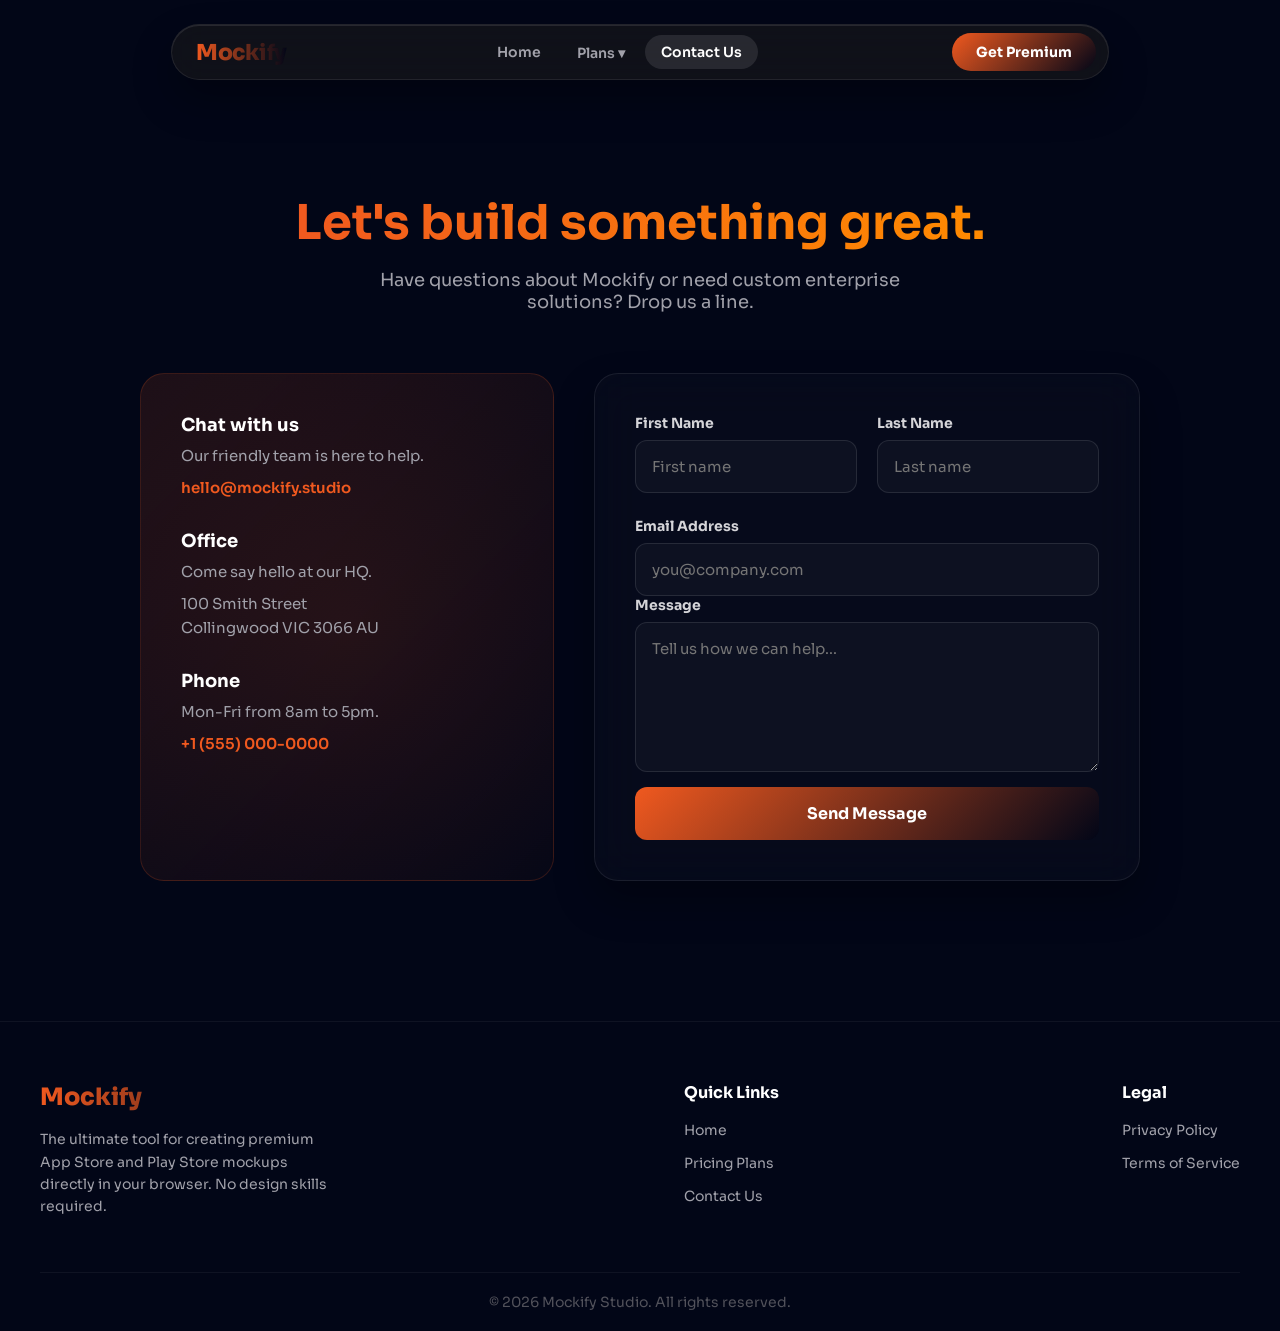
==== contact/index.html @ 21d8de35 "updated" ====
<!DOCTYPE html>
<html lang="en">
<head>
    <meta charset="UTF-8">
    <meta name="viewport" content="width=device-width, initial-scale=1.0">
    <meta name="description" content="Contact the Mockify team for support, feature requests, or enterprise inquiries.">
    <meta name="keywords" content="mockify contact, mockup support, app store screenshots help">
    <title>Contact Us - Mockify</title>
    <!-- Fonts -->
    <link href="https://fonts.googleapis.com/css2?family=Sora:wght@500;700;800&family=Inter:wght@500;700;800&display=swap" rel="stylesheet">
    <link rel="stylesheet" href="/css/global.css">
    <style>
        .page-header {
            text-align: center;
            margin: 120px 0 60px;
        }

        .page-header h1 {
            font-size: 48px;
            margin-bottom: 16px;
            background: linear-gradient(90deg, var(--primary), #ff8a00);
            -webkit-background-clip: text;
            -webkit-text-fill-color: transparent;
        }

        .page-header p {
            color: #a1a1aa;
            font-size: 18px;
            max-width: 600px;
            margin: 0 auto;
        }

        .contact-wrapper {
            display: flex;
            flex-wrap: wrap;
            gap: 40px;
            max-width: 1000px;
            width: 100%;
            margin: 0 auto 100px;
        }

        .contact-info {
            flex: 1 1 300px;
            background: linear-gradient(135deg, rgba(240, 89, 31, 0.1), rgba(2, 6, 23, 0.5));
            border: 1px solid rgba(240, 89, 31, 0.2);
            border-radius: 24px;
            padding: 40px;
            display: flex;
            flex-direction: column;
            gap: 30px;
            position: relative;
            overflow: hidden;
        }

        .contact-info::before {
            content: '';
            position: absolute;
            top: -50%;
            left: -50%;
            width: 200%;
            height: 200%;
            background: radial-gradient(circle, rgba(240, 89, 31, 0.1) 0%, transparent 60%);
            z-index: 0;
            pointer-events: none;
        }

        .info-item {
            z-index: 1;
        }

        .info-item h3 {
            font-size: 18px;
            color: white;
            margin: 0 0 8px;
        }

        .info-item p {
            color: #a1a1aa;
            margin: 0;
            font-size: 15px;
            line-height: 1.6;
        }

        .contact-form-container {
            flex: 2 1 400px;
            background: rgba(255, 255, 255, 0.02);
            backdrop-filter: blur(20px);
            -webkit-backdrop-filter: blur(20px);
            border: 1px solid rgba(255, 255, 255, 0.08);
            border-radius: 24px;
            padding: 40px;
            box-shadow: 0 20px 40px rgba(0, 0, 0, 0.3);
        }

        .form-row {
            display: flex;
            gap: 20px;
            margin-bottom: 24px;
        }

        .form-row .form-group {
            flex: 1;
            margin-bottom: 0;
        }

        .form-group label {
            display: block;
            margin-bottom: 8px;
            font-size: 14px;
            font-weight: 700;
            color: #d4d4d8;
        }

        .form-group input,
        .form-group textarea {
            width: 100%;
            background: rgba(255, 255, 255, 0.03);
            border: 1px solid rgba(255, 255, 255, 0.1);
            padding: 16px;
            border-radius: 12px;
            color: white;
            font-family: inherit;
            font-size: 15px;
            transition: all 0.3s;
            box-sizing: border-box;
        }

        .form-group input:focus,
        .form-group textarea:focus {
            outline: none;
            border-color: var(--primary);
            background: rgba(255, 255, 255, 0.05);
            box-shadow: 0 0 0 3px rgba(240, 89, 31, 0.1);
        }

        .form-group textarea {
            resize: vertical;
            min-height: 150px;
        }

        .btn-submit {
            background: linear-gradient(135deg, var(--primary), var(--secondary));
            color: white;
            border: none;
            padding: 16px 32px;
            border-radius: 12px;
            font-size: 16px;
            font-weight: 700;
            font-family: inherit;
            cursor: pointer;
            transition: all 0.3s ease;
            width: 100%;
            margin-top: 10px;
        }

        .btn-submit:hover {
            transform: translateY(-2px);
            box-shadow: 0 10px 20px rgba(0, 0, 0, 0.4);
        }
    </style>
</head>
<body>

    <!-- Modern Floating Navbar -->
    <nav class="floating-nav">
        <a href="/" class="nav-logo">Mockify</a>
        <div class="nav-links">
            <a href="/" class="nav-link">Home</a>
            <div class="nav-dropdown">
                <a href="/plans/" class="nav-link">Plans ▾</a>
                <div class="dropdown-menu">
                    <div class="dropdown-content">
                        <a href="/plans/">Standard</a>
                        <a href="/plans/">Premium</a>
                        <a href="/plans/">Enterprise</a>
                    </div>
                </div>
            </div>
            <a href="/contact/" class="nav-link active">Contact Us</a>
        </div>
        <div class="nav-actions">
            <a href="/plans/"><button class="btn-premium">Get Premium</button></a>
        </div>
    </nav>

    <div class="main-content">
        <div class="page-header">
            <h1>Let's build something great.</h1>
            <p>Have questions about Mockify or need custom enterprise solutions? Drop us a line.</p>
        </div>

        <div class="contact-wrapper">
            <!-- Left Info Panel -->
            <div class="contact-info">
                <div class="info-item">
                    <h3>Chat with us</h3>
                    <p>Our friendly team is here to help.</p>
                    <p style="color: var(--primary); font-weight: 600; margin-top: 8px;">hello@mockify.studio</p>
                </div>
                <div class="info-item">
                    <h3>Office</h3>
                    <p>Come say hello at our HQ.</p>
                    <p style="margin-top: 8px;">100 Smith Street<br>Collingwood VIC 3066 AU</p>
                </div>
                <div class="info-item">
                    <h3>Phone</h3>
                    <p>Mon-Fri from 8am to 5pm.</p>
                    <p style="color: var(--primary); font-weight: 600; margin-top: 8px;">+1 (555) 000-0000</p>
                </div>
            </div>

            <!-- Right Form Panel -->
            <div class="contact-form-container">
                <form action="#" method="POST" onsubmit="event.preventDefault(); alert('Thanks for reaching out! We will get back to you shortly.');">
                    <div class="form-row">
                        <div class="form-group">
                            <label for="firstName">First Name</label>
                            <input type="text" id="firstName" name="firstName" required placeholder="First name">
                        </div>
                        <div class="form-group">
                            <label for="lastName">Last Name</label>
                            <input type="text" id="lastName" name="lastName" required placeholder="Last name">
                        </div>
                    </div>
                    
                    <div class="form-group">
                        <label for="email">Email Address</label>
                        <input type="email" id="email" name="email" required placeholder="you@company.com">
                    </div>
                    
                    <div class="form-group">
                        <label for="message">Message</label>
                        <textarea id="message" name="message" required placeholder="Tell us how we can help..."></textarea>
                    </div>
                    
                    <button type="submit" class="btn-submit">Send Message</button>
                </form>
            </div>
        </div>
    </div>

    <!-- Footer -->
    <footer class="site-footer">
        <div class="footer-content">
            <div class="footer-brand">
                <h2>Mockify</h2>
                <p>The ultimate tool for creating premium App Store and Play Store mockups directly in your browser. No design skills required.</p>
            </div>
            <div class="footer-links">
                <h3>Quick Links</h3>
                <ul>
                    <li><a href="/">Home</a></li>
                    <li><a href="/plans/">Pricing Plans</a></li>
                    <li><a href="/contact/">Contact Us</a></li>
                </ul>
            </div>
            <div class="footer-links">
                <h3>Legal</h3>
                <ul>
                    <li><a href="#">Privacy Policy</a></li>
                    <li><a href="#">Terms of Service</a></li>
                </ul>
            </div>
        </div>
        <div class="footer-bottom">
            &copy; 2026 Mockify Studio. All rights reserved.
        </div>
    </footer>

</body>
</html>
---- css/global.css ----
/* =========================================
   Global Variables & Reset
   ========================================= */
:root {
    --primary: #F0591F;
    --secondary: #020617;
    --bg-color: #020617;
    --device-color: #020617;
    --text-color: #ffffff;
    --font-family: 'Sora', sans-serif;
}

html {
    scroll-behavior: smooth;
}

body {
    font-family: var(--font-family);
    background: var(--bg-color);
    color: white;
    margin: 0;
    padding: 0;
    display: flex;
    flex-direction: column;
    min-height: 100vh;
}

.main-content {
    flex: 1;
    padding: 40px;
    display: flex;
    flex-direction: column;
    align-items: center;
}

/* =========================================
   Modern Floating Navbar
   ========================================= */
.floating-nav {
    position: fixed;
    top: 24px;
    left: 50%;
    transform: translateX(-50%);
    display: flex;
    align-items: center;
    justify-content: space-between;
    background: rgba(24, 24, 27, 0.65);
    backdrop-filter: blur(16px);
    -webkit-backdrop-filter: blur(16px);
    border: 1px solid rgba(255, 255, 255, 0.08);
    padding: 8px 12px 8px 24px;
    border-radius: 100px;
    z-index: 5000;
    width: 90%;
    max-width: 900px;
    box-shadow: 0 20px 40px rgba(0, 0, 0, 0.3), inset 0 1px 0 rgba(255, 255, 255, 0.1);
}

.nav-logo {
    font-size: 22px;
    font-weight: 800;
    background: linear-gradient(90deg, var(--primary), var(--secondary));
    -webkit-background-clip: text;
    -webkit-text-fill-color: transparent;
    letter-spacing: -0.5px;
    text-decoration: none;
}

.nav-links {
    display: flex;
    align-items: center;
    gap: 4px;
}

.nav-link {
    text-decoration: none;
    color: #a1a1aa;
    font-size: 14px;
    font-weight: 600;
    padding: 8px 16px;
    border-radius: 100px;
    transition: all 0.3s ease;
}

.nav-link:hover {
    color: white;
    background: rgba(255, 255, 255, 0.05);
}

.nav-link.active {
    color: white;
    background: rgba(255, 255, 255, 0.1);
}

.nav-dropdown {
    position: relative;
    display: inline-block;
}

.dropdown-menu {
    display: none;
    position: absolute;
    top: 100%;
    left: 50%;
    transform: translateX(-50%);
    padding-top: 15px; /* Invisible hover bridge */
    z-index: 5001;
}

.nav-dropdown:hover .dropdown-menu {
    display: block;
}

.dropdown-content {
    background-color: rgba(24, 24, 27, 0.9);
    backdrop-filter: blur(16px);
    -webkit-backdrop-filter: blur(16px);
    min-width: 160px;
    box-shadow: 0 20px 40px rgba(0, 0, 0, 0.4);
    border-radius: 12px;
    border: 1px solid rgba(255, 255, 255, 0.08);
    overflow: hidden;
    animation: fadeIn 0.2s ease;
}

.dropdown-content a {
    color: #a1a1aa;
    padding: 12px 16px;
    text-decoration: none;
    display: block;
    font-size: 14px;
    font-weight: 500;
    transition: all 0.2s;
}

.dropdown-content a:hover {
    background-color: rgba(255, 255, 255, 0.1);
    color: white;
}

.btn-premium {
    background: linear-gradient(135deg, var(--primary), var(--secondary));
    color: white;
    border: none;
    padding: 10px 24px;
    border-radius: 100px;
    font-size: 14px;
    font-weight: 700;
    font-family: inherit;
    cursor: pointer;
    transition: all 0.3s ease;
}

.btn-premium:hover {
    transform: translateY(-2px);
    box-shadow: 0 10px 20px rgba(0, 0, 0, 0.4);
}

@keyframes fadeIn {
    from {
        opacity: 0;
        transform: translate(-50%, -10px);
    }

    to {
        opacity: 1;
        transform: translate(-50%, 0);
    }
}

/* =========================================
   Modern Footer
   ========================================= */
.site-footer {
    background: #020617;
    border-top: 1px solid rgba(255, 255, 255, 0.05);
    padding: 60px 40px 20px;
    margin-top: auto;
}

.footer-content {
    max-width: 1200px;
    margin: 0 auto;
    display: flex;
    flex-wrap: wrap;
    justify-content: space-between;
    gap: 40px;
}

.footer-brand h2 {
    margin: 0 0 16px;
    font-size: 24px;
    font-weight: 800;
    background: linear-gradient(90deg, var(--primary), var(--secondary));
    -webkit-background-clip: text;
    -webkit-text-fill-color: transparent;
}

.footer-brand p {
    color: #a1a1aa;
    font-size: 14px;
    max-width: 300px;
    line-height: 1.6;
}

.footer-links h3 {
    color: white;
    font-size: 16px;
    margin: 0 0 16px;
}

.footer-links ul {
    list-style: none;
    padding: 0;
    margin: 0;
}

.footer-links li {
    margin-bottom: 12px;
}

.footer-links a {
    color: #a1a1aa;
    text-decoration: none;
    font-size: 14px;
    transition: color 0.2s;
}

.footer-links a:hover {
    color: var(--primary);
}

.footer-bottom {
    max-width: 1200px;
    margin: 40px auto 0;
    padding-top: 20px;
    border-top: 1px solid rgba(255, 255, 255, 0.05);
    text-align: center;
    color: #52525b;
    font-size: 14px;
}
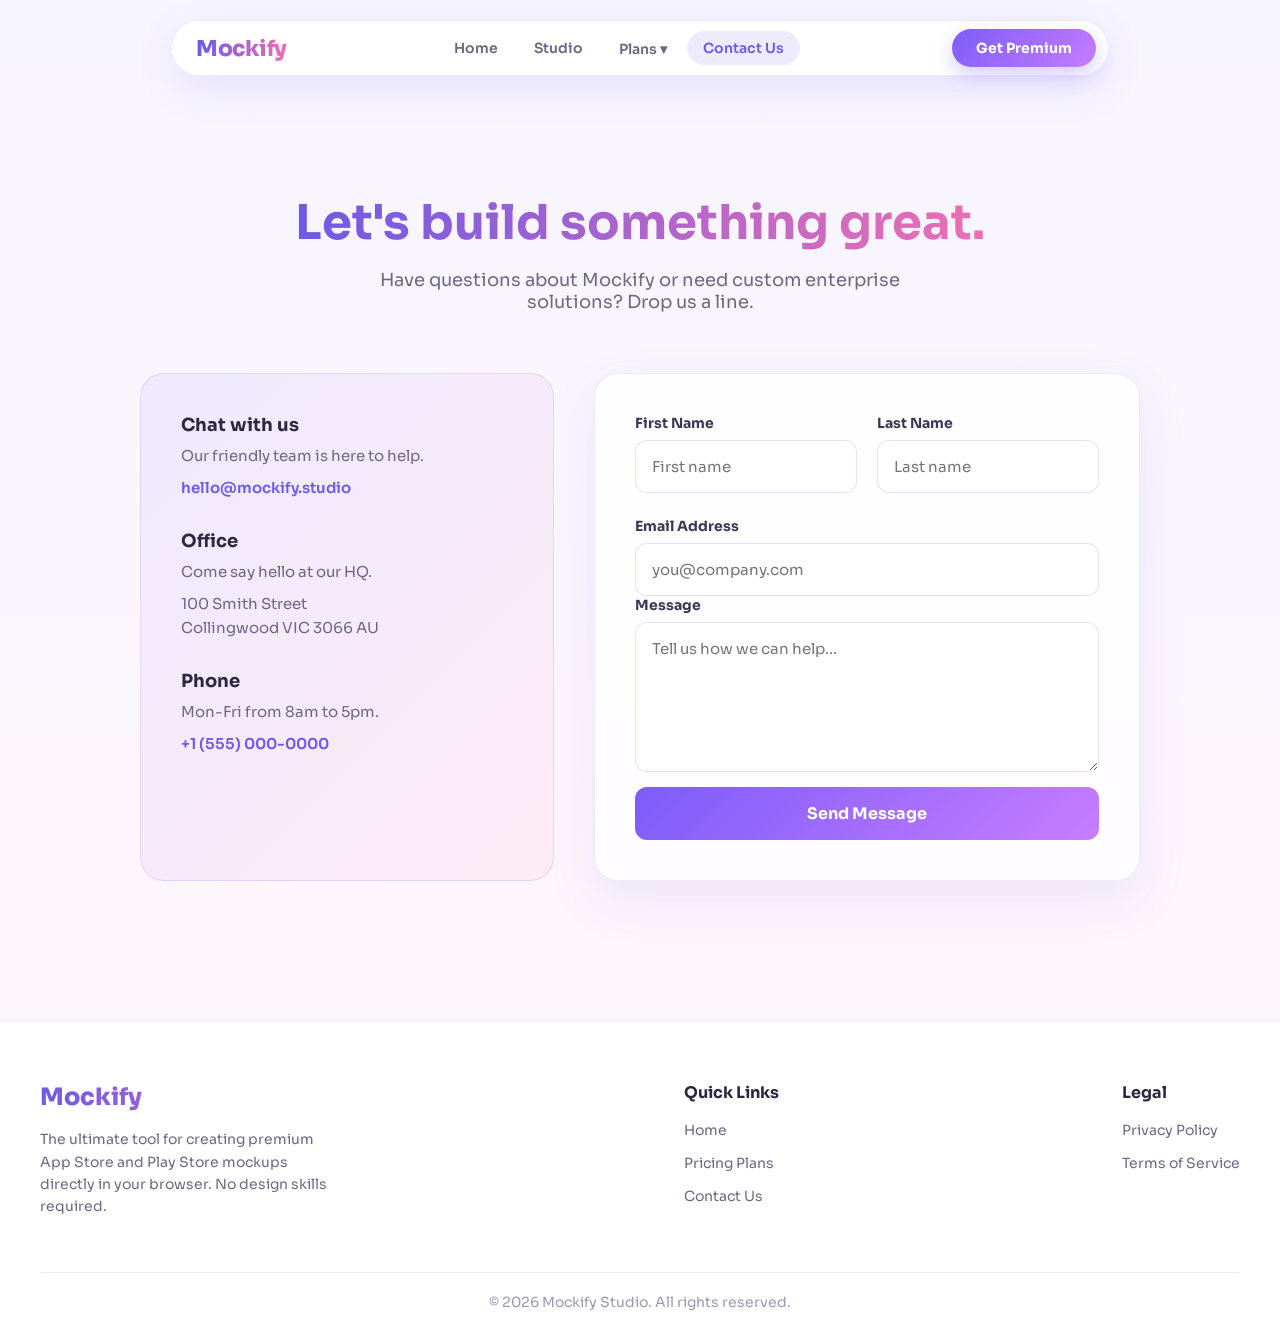
==== commit ec376d9e: "updated" ====
--- a/contact/index.html
+++ b/contact/index.html
@@ -128,7 +128,7 @@
         .form-group input:focus,
         .form-group textarea:focus {
             outline: none;
-            border-color: var(--primary);
+            border-color: var(--brand);
             background: rgba(255, 255, 255, 0.05);
             box-shadow: 0 0 0 3px rgba(240, 89, 31, 0.1);
         }
@@ -158,6 +158,7 @@
             box-shadow: 0 10px 20px rgba(0, 0, 0, 0.4);
         }
     </style>
+    <link rel="stylesheet" href="/css/pages.css">
 </head>
 <body>
 
@@ -166,6 +167,7 @@
         <a href="/" class="nav-logo">Mockify</a>
         <div class="nav-links">
             <a href="/" class="nav-link">Home</a>
+            <a href="/studio/" class="nav-link">Studio</a>
             <div class="nav-dropdown">
                 <a href="/plans/" class="nav-link">Plans ▾</a>
                 <div class="dropdown-menu">
@@ -195,7 +197,7 @@
                 <div class="info-item">
                     <h3>Chat with us</h3>
                     <p>Our friendly team is here to help.</p>
-                    <p style="color: var(--primary); font-weight: 600; margin-top: 8px;">hello@mockify.studio</p>
+                    <p style="color: var(--brand); font-weight: 600; margin-top: 8px;">hello@mockify.studio</p>
                 </div>
                 <div class="info-item">
                     <h3>Office</h3>
@@ -205,7 +207,7 @@
                 <div class="info-item">
                     <h3>Phone</h3>
                     <p>Mon-Fri from 8am to 5pm.</p>
-                    <p style="color: var(--primary); font-weight: 600; margin-top: 8px;">+1 (555) 000-0000</p>
+                    <p style="color: var(--brand); font-weight: 600; margin-top: 8px;">+1 (555) 000-0000</p>
                 </div>
             </div>
 
--- a/css/global.css
+++ b/css/global.css
@@ -1,241 +1,34 @@
-/* =========================================
-   Global Variables & Reset
-   ========================================= */
-:root {
-    --primary: #F0591F;
-    --secondary: #020617;
-    --bg-color: #020617;
-    --device-color: #020617;
-    --text-color: #ffffff;
-    --font-family: 'Sora', sans-serif;
-}
+:root{--primary:#C4B5FD;--secondary:#FBCFE8;--device-color:#1F2330;--text-color:#231F3D;--font-family:'Sora',sans-serif;--brand:#6D5AE6;--brand-2:#EC6FB3;--ink:#2b2840;--muted:#6b6885}
+html{scroll-behavior:smooth}
+body{font-family:'Sora',sans-serif;background:linear-gradient(180deg,#F7F5FF 0%,#FFF6FA 100%) fixed;color:var(--ink);margin:0;display:flex;flex-direction:column;min-height:100vh}
+.main-content{flex:1;padding:40px;display:flex;flex-direction:column;align-items:center}
+.floating-nav{position:fixed;top:20px;left:50%;transform:translateX(-50%);display:flex;align-items:center;justify-content:space-between;background:rgba(255,255,255,.75);backdrop-filter:blur(16px);-webkit-backdrop-filter:blur(16px);border:1px solid rgba(109,90,230,.12);padding:8px 12px 8px 24px;border-radius:100px;z-index:5000;width:90%;max-width:900px;box-shadow:0 12px 40px rgba(109,90,230,.12)}
+.nav-logo{font-size:22px;font-weight:800;background:linear-gradient(90deg,var(--brand),var(--brand-2));-webkit-background-clip:text;-webkit-text-fill-color:transparent;letter-spacing:-.5px;text-decoration:none}
+.nav-links{display:flex;align-items:center;gap:4px}
+.nav-link{text-decoration:none;color:var(--muted);font-size:14px;font-weight:600;padding:8px 16px;border-radius:100px;transition:.3s}
+.nav-link:hover{color:var(--brand);background:rgba(109,90,230,.07)}
+.nav-link.active{color:var(--brand);background:rgba(109,90,230,.12)}
+.nav-dropdown{position:relative;display:inline-block}
+.dropdown-menu{display:none;position:absolute;top:100%;left:50%;transform:translateX(-50%);padding-top:15px;z-index:5001}
+.nav-dropdown:hover .dropdown-menu{display:block}
+.dropdown-content{background:#fff;min-width:160px;box-shadow:0 20px 40px rgba(109,90,230,.16);border-radius:14px;border:1px solid rgba(109,90,230,.1);overflow:hidden}
+.dropdown-content a{color:var(--muted);padding:12px 16px;text-decoration:none;display:block;font-size:14px;font-weight:500;transition:.2s}
+.dropdown-content a:hover{background:#F3F0FF;color:var(--brand)}
+.btn-premium{background:linear-gradient(135deg,#7C5CFA,#C77DFF);color:#fff;border:none;padding:10px 24px;border-radius:100px;font-size:14px;font-weight:700;font-family:inherit;cursor:pointer;transition:.3s;box-shadow:0 8px 20px rgba(124,92,250,.3)}
+.btn-premium:hover{transform:translateY(-2px);box-shadow:0 12px 26px rgba(124,92,250,.4)}
+.site-footer{background:#fff;border-top:1px solid rgba(109,90,230,.1);padding:60px 40px 20px;margin-top:auto}
+.footer-content{max-width:1200px;margin:0 auto;display:flex;flex-wrap:wrap;justify-content:space-between;gap:40px}
+.footer-brand h2{margin:0 0 16px;font-size:24px;font-weight:800;background:linear-gradient(90deg,var(--brand),var(--brand-2));-webkit-background-clip:text;-webkit-text-fill-color:transparent}
+.footer-brand p{color:var(--muted);font-size:14px;max-width:300px;line-height:1.6}
+.footer-links h3{color:var(--ink);font-size:16px;margin:0 0 16px}
+.footer-links ul{list-style:none;padding:0;margin:0}
+.footer-links li{margin-bottom:12px}
+.footer-links a{color:var(--muted);text-decoration:none;font-size:14px;transition:color .2s}
+.footer-links a:hover{color:var(--brand)}
+.footer-bottom{max-width:1200px;margin:40px auto 0;padding-top:20px;border-top:1px solid rgba(109,90,230,.1);text-align:center;color:#9a97b3;font-size:14px}
 
-html {
-    scroll-behavior: smooth;
-}
-
-body {
-    font-family: var(--font-family);
-    background: var(--bg-color);
-    color: white;
-    margin: 0;
-    padding: 0;
-    display: flex;
-    flex-direction: column;
-    min-height: 100vh;
-}
-
-.main-content {
-    flex: 1;
-    padding: 40px;
-    display: flex;
-    flex-direction: column;
-    align-items: center;
-}
-
-/* =========================================
-   Modern Floating Navbar
-   ========================================= */
-.floating-nav {
-    position: fixed;
-    top: 24px;
-    left: 50%;
-    transform: translateX(-50%);
-    display: flex;
-    align-items: center;
-    justify-content: space-between;
-    background: rgba(24, 24, 27, 0.65);
-    backdrop-filter: blur(16px);
-    -webkit-backdrop-filter: blur(16px);
-    border: 1px solid rgba(255, 255, 255, 0.08);
-    padding: 8px 12px 8px 24px;
-    border-radius: 100px;
-    z-index: 5000;
-    width: 90%;
-    max-width: 900px;
-    box-shadow: 0 20px 40px rgba(0, 0, 0, 0.3), inset 0 1px 0 rgba(255, 255, 255, 0.1);
-}
-
-.nav-logo {
-    font-size: 22px;
-    font-weight: 800;
-    background: linear-gradient(90deg, var(--primary), var(--secondary));
-    -webkit-background-clip: text;
-    -webkit-text-fill-color: transparent;
-    letter-spacing: -0.5px;
-    text-decoration: none;
-}
-
-.nav-links {
-    display: flex;
-    align-items: center;
-    gap: 4px;
-}
-
-.nav-link {
-    text-decoration: none;
-    color: #a1a1aa;
-    font-size: 14px;
-    font-weight: 600;
-    padding: 8px 16px;
-    border-radius: 100px;
-    transition: all 0.3s ease;
-}
-
-.nav-link:hover {
-    color: white;
-    background: rgba(255, 255, 255, 0.05);
-}
-
-.nav-link.active {
-    color: white;
-    background: rgba(255, 255, 255, 0.1);
-}
-
-.nav-dropdown {
-    position: relative;
-    display: inline-block;
-}
-
-.dropdown-menu {
-    display: none;
-    position: absolute;
-    top: 100%;
-    left: 50%;
-    transform: translateX(-50%);
-    padding-top: 15px; /* Invisible hover bridge */
-    z-index: 5001;
-}
-
-.nav-dropdown:hover .dropdown-menu {
-    display: block;
-}
-
-.dropdown-content {
-    background-color: rgba(24, 24, 27, 0.9);
-    backdrop-filter: blur(16px);
-    -webkit-backdrop-filter: blur(16px);
-    min-width: 160px;
-    box-shadow: 0 20px 40px rgba(0, 0, 0, 0.4);
-    border-radius: 12px;
-    border: 1px solid rgba(255, 255, 255, 0.08);
-    overflow: hidden;
-    animation: fadeIn 0.2s ease;
-}
-
-.dropdown-content a {
-    color: #a1a1aa;
-    padding: 12px 16px;
-    text-decoration: none;
-    display: block;
-    font-size: 14px;
-    font-weight: 500;
-    transition: all 0.2s;
-}
-
-.dropdown-content a:hover {
-    background-color: rgba(255, 255, 255, 0.1);
-    color: white;
-}
-
-.btn-premium {
-    background: linear-gradient(135deg, var(--primary), var(--secondary));
-    color: white;
-    border: none;
-    padding: 10px 24px;
-    border-radius: 100px;
-    font-size: 14px;
-    font-weight: 700;
-    font-family: inherit;
-    cursor: pointer;
-    transition: all 0.3s ease;
-}
-
-.btn-premium:hover {
-    transform: translateY(-2px);
-    box-shadow: 0 10px 20px rgba(0, 0, 0, 0.4);
-}
-
-@keyframes fadeIn {
-    from {
-        opacity: 0;
-        transform: translate(-50%, -10px);
-    }
-
-    to {
-        opacity: 1;
-        transform: translate(-50%, 0);
-    }
-}
-
-/* =========================================
-   Modern Footer
-   ========================================= */
-.site-footer {
-    background: #020617;
-    border-top: 1px solid rgba(255, 255, 255, 0.05);
-    padding: 60px 40px 20px;
-    margin-top: auto;
-}
-
-.footer-content {
-    max-width: 1200px;
-    margin: 0 auto;
-    display: flex;
-    flex-wrap: wrap;
-    justify-content: space-between;
-    gap: 40px;
-}
-
-.footer-brand h2 {
-    margin: 0 0 16px;
-    font-size: 24px;
-    font-weight: 800;
-    background: linear-gradient(90deg, var(--primary), var(--secondary));
-    -webkit-background-clip: text;
-    -webkit-text-fill-color: transparent;
-}
-
-.footer-brand p {
-    color: #a1a1aa;
-    font-size: 14px;
-    max-width: 300px;
-    line-height: 1.6;
-}
-
-.footer-links h3 {
-    color: white;
-    font-size: 16px;
-    margin: 0 0 16px;
-}
-
-.footer-links ul {
-    list-style: none;
-    padding: 0;
-    margin: 0;
-}
-
-.footer-links li {
-    margin-bottom: 12px;
-}
-
-.footer-links a {
-    color: #a1a1aa;
-    text-decoration: none;
-    font-size: 14px;
-    transition: color 0.2s;
-}
-
-.footer-links a:hover {
-    color: var(--primary);
-}
-
-.footer-bottom {
-    max-width: 1200px;
-    margin: 40px auto 0;
-    padding-top: 20px;
-    border-top: 1px solid rgba(255, 255, 255, 0.05);
-    text-align: center;
-    color: #52525b;
-    font-size: 14px;
-}
+/* ===== Smoothness ===== */
+@view-transition{navigation:auto}
+body{background:linear-gradient(180deg,#F7F5FF 0%,#FFF6FA 100%)}
+.floating-nav{backdrop-filter:none;-webkit-backdrop-filter:none;background:rgba(255,255,255,.94)}
+.nav-link,.btn-premium{will-change:auto}
--- a/css/pages.css
+++ b/css/pages.css
@@ -0,0 +1,16 @@
+.page-header h1{background:linear-gradient(90deg,#6D5AE6,#EC6FB3);-webkit-background-clip:text;-webkit-text-fill-color:transparent}
+.page-header p,.plan-desc,.plan-price span,.info-item p{color:#6b6885}
+.pricing-card,.contact-form-container{background:rgba(255,255,255,.8);border:1px solid rgba(109,90,230,.12);box-shadow:0 20px 50px rgba(109,90,230,.1)}
+.pricing-card:hover{background:#fff;border-color:rgba(109,90,230,.35);box-shadow:0 30px 60px rgba(109,90,230,.18)}
+.pricing-card.popular{border-color:#6D5AE6;background:linear-gradient(180deg,#EFEAFF,#fff);box-shadow:0 20px 50px rgba(109,90,230,.2)}
+.popular-badge{background:linear-gradient(90deg,#7C5CFA,#EC6FB3)}
+.plan-features li{color:#3b3856}.plan-features li::before{color:#6D5AE6}
+.btn-secondary{background:#EEEAFB;color:#3b3856}.btn-secondary:hover{background:#E3DCFA}
+.contact-info{background:linear-gradient(135deg,#EFEAFF,#FDEBF4);border-color:rgba(109,90,230,.15)}
+.contact-info::before{display:none}
+.info-item h3,.plan-name{color:#2b2840}
+.form-group label{color:#3b3856}
+.form-group input,.form-group textarea{background:#fff;border-color:rgba(109,90,230,.18);color:#2b2840}
+.form-group input:focus,.form-group textarea:focus{border-color:#6D5AE6;background:#fff;box-shadow:0 0 0 4px rgba(109,90,230,.12)}
+.btn-submit,.btn-plan.btn-premium{background:linear-gradient(135deg,#7C5CFA,#C77DFF);color:#fff}
+.pricing-card,.contact-form-container{backdrop-filter:none;-webkit-backdrop-filter:none}
